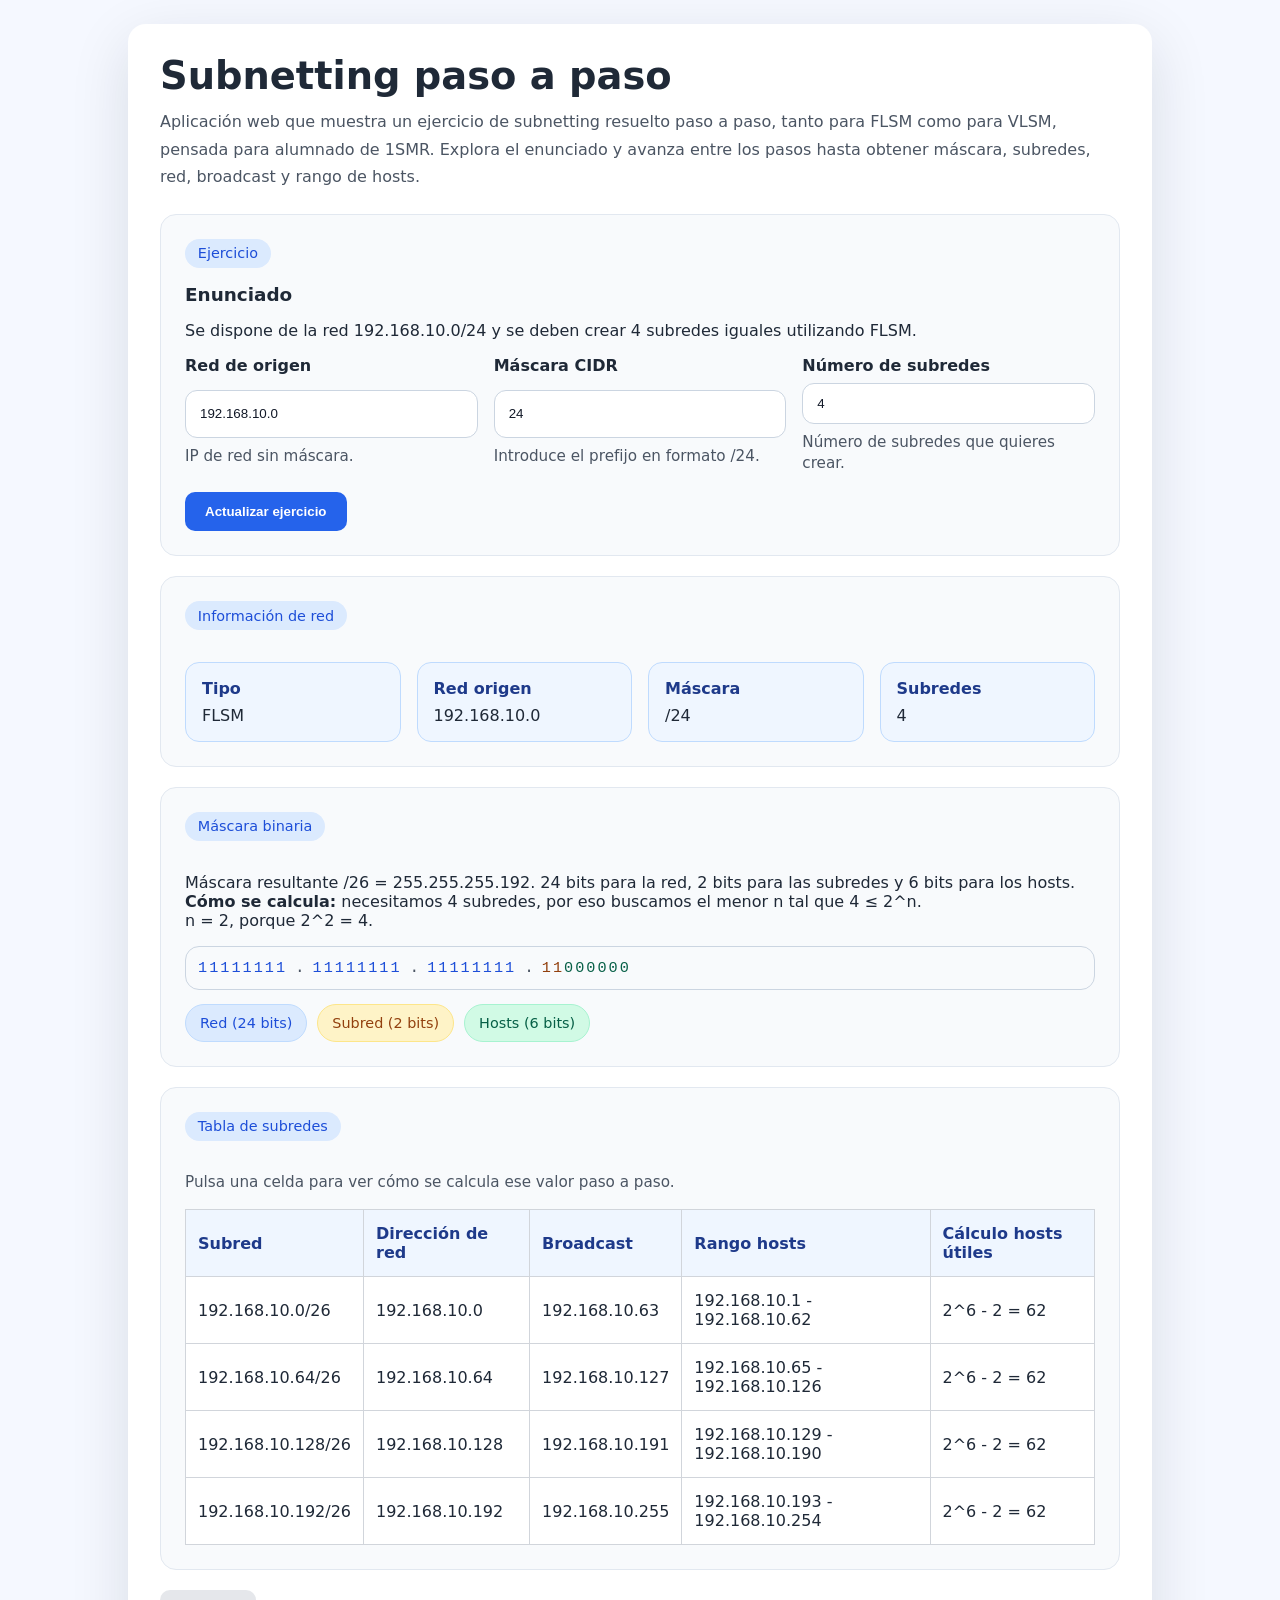
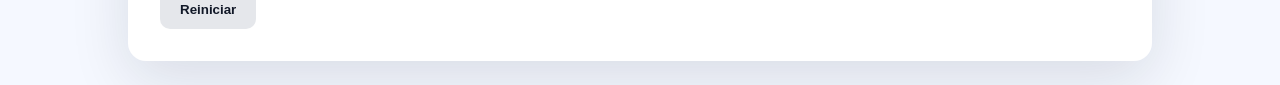
==== index.html @ 31db4605 "direccion de red fin" ====
<!DOCTYPE html>
<html lang="es">
<head>
  <meta charset="UTF-8" />
  <meta name="viewport" content="width=device-width, initial-scale=1.0" />
  <title>Subnetting paso a paso</title>
  <link rel="stylesheet" href="style.css" />
</head>
<body>
  <div class="container">
    <h1>Subnetting paso a paso</h1>
    <p class="subtitle">Aplicación web que muestra un ejercicio de subnetting resuelto paso a paso, tanto para FLSM como para VLSM, pensada para alumnado de 1SMR. Explora el enunciado y avanza entre los pasos hasta obtener máscara, subredes, red, broadcast y rango de hosts.</p>

    <div class="card">
      <div class="badge">Ejercicio</div>
      <h2>Enunciado</h2>
      <p id="exerciseEnunciado">Introduce la red de origen, la máscara y el número de subredes. Pulsa una celda en la tabla para ver la solución y el cálculo asociado.</p>
      <div class="form-grid">
        <div class="field-group">
          <label for="networkInput"><strong>Red de origen</strong></label>
          <input id="networkInput" type="text" value="192.168.10.0" placeholder="Ej: 192.168.10.0" />
          <span class="hint">IP de red sin máscara.</span>
        </div>
        <div class="field-group">
          <label for="prefixInput"><strong>Máscara CIDR</strong></label>
          <input id="prefixInput" type="number" min="1" max="30" value="24" />
          <span class="hint">Introduce el prefijo en formato /24.</span>
        </div>
        <div class="field-group">
          <label for="subnetsInput"><strong>Número de subredes</strong></label>
          <input id="subnetsInput" type="number" min="1" value="4" />
          <span class="hint">Número de subredes que quieres crear.</span>
        </div>
      </div>
      <button id="applyExercise" class="primary" type="button" style="margin-top: 18px;">Actualizar ejercicio</button>
    </div>

    <div class="card">
      <div class="badge">Información de red</div>
      <div class="info-grid" id="step-info">
        <div class="info-card">
          <strong>Tipo</strong>
          <span id="info-type">FLSM</span>
        </div>
        <div class="info-card">
          <strong>Red origen</strong>
          <span id="info-network">192.168.10.0</span>
        </div>
        <div class="info-card">
          <strong>Máscara</strong>
          <span id="info-mask">/24</span>
        </div>
        <div class="info-card">
          <strong>Subredes</strong>
          <span id="info-subnets">4</span>
        </div>
      </div>
    </div>

    <div class="card">
      <div class="badge">Máscara binaria</div>
      <p id="maskExplanation">Aquí se muestra la máscara en bits, diferenciando los bits de red, subred y host.</p>
      <div class="mask-bits" id="maskBits"></div>
      <div class="mask-legend">
        <span class="mask-legend-item network">Red</span>
        <span class="mask-legend-item subnet">Subred</span>
        <span class="mask-legend-item host">Hosts</span>
      </div>
    </div>

    <div class="card">
      <div class="badge">Tabla de subredes</div>
      <p class="hint">Pulsa una celda para ver cómo se calcula ese valor paso a paso.</p>
      <div class="table-wrapper">
        <table class="subnet-table">
          <thead>
            <tr>
              <th>Subred</th>
              <th>Dirección de red</th>
              <th>Broadcast</th>
              <th>Rango hosts</th>
              <th>Cálculo hosts útiles</th>
            </tr>
          </thead>
          <tbody id="subnetTableBody"></tbody>
        </table>
      </div>
      <div class="cell-explanation" id="cellExplanation" hidden>
        <h3 id="cellExplanationTitle">Explicación</h3>
        <ol id="cellExplanationList"></ol>
      </div>
    </div>

    <div class="controls">
      <button class="secondary" id="resetBtn" type="button">Reiniciar</button>
    </div>
  </div>

  <script src="script.js" defer></script>
</body>
</html>
---- style.css ----
body {
  margin: 0;
  font-family: Inter, system-ui, sans-serif;
  background: #f5f8ff;
  color: #1f2937;
  display: flex;
  justify-content: center;
  padding: 24px;
}

.container {
  width: min(100%, 960px);
  background: #fff;
  border-radius: 18px;
  box-shadow: 0 18px 60px rgba(15, 23, 42, 0.12);
  padding: 32px;
}

h1 {
  margin: 0 0 12px;
  font-size: clamp(2rem, 3vw, 3rem);
  line-height: 1.05;
}

.subtitle {
  margin: 0 0 24px;
  color: #4b5563;
  line-height: 1.7;
}

.card {
  background: #f8fafc;
  border: 1px solid #e2e8f0;
  border-radius: 16px;
  padding: 24px;
  margin-bottom: 20px;
}

.card h2 {
  margin-top: 0;
  font-size: 1.15rem;
}

.step-list {
  list-style: none;
  padding: 0;
  margin: 0;
  display: grid;
  gap: 12px;
}

.step-card {
  border-radius: 12px;
  padding: 16px;
  background: #ffffff;
  border: 1px solid #d1d5db;
}

.step-card strong {
  display: block;
  margin-bottom: 8px;
  color: #111827;
}

.controls {
  display: flex;
  gap: 12px;
  flex-wrap: wrap;
  margin-top: 20px;
}

button {
  border: none;
  cursor: pointer;
  border-radius: 10px;
  padding: 12px 20px;
  font-weight: 600;
  transition: transform 0.15s ease, background-color 0.15s ease;
}

button:hover {
  transform: translateY(-1px);
}

button:disabled {
  opacity: 0.55;
  cursor: not-allowed;
}

.primary {
  background: #2563eb;
  color: white;
}

.secondary {
  background: #e5e7eb;
  color: #111827;
}

.badge {
  display: inline-flex;
  padding: 0.4rem 0.8rem;
  border-radius: 999px;
  background: #dbeafe;
  color: #1d4ed8;
  font-size: 0.9rem;
  margin-bottom: 16px;
}

.info-grid {
  display: grid;
  gap: 16px;
  grid-template-columns: repeat(auto-fit, minmax(180px, 1fr));
  margin-top: 16px;
}

.info-card {
  background: #eff6ff;
  border-radius: 14px;
  padding: 16px;
  border: 1px solid #bfdbfe;
}

.mask-bits {
  display: flex;
  flex-wrap: wrap;
  align-items: center;
  gap: 0;
  padding: 12px;
  border: 1px solid #cbd5e1;
  border-radius: 14px;
  background: #f8fafc;
  margin-top: 12px;
}

.mask-bit {
  display: inline-block;
  font-family: ui-monospace, SFMono-Regular, Menlo, Monaco, Consolas, 'Liberation Mono', 'Courier New', monospace;
  font-size: 0.95rem;
  margin-right: 2px;
  color: #111827;
}

.mask-separator {
  display: inline-block;
  margin: 0 8px;
  color: #4b5563;
  font-family: ui-monospace, SFMono-Regular, Menlo, Monaco, Consolas, 'Liberation Mono', 'Courier New', monospace;
}

.mask-bit.network {
  color: #1d4ed8;
}

.mask-bit.subnet {
  color: #92400e;
}

.mask-bit.host {
  color: #065f46;
}

.mask-legend {
  display: flex;
  gap: 10px;
  flex-wrap: wrap;
  margin-top: 14px;
}

.mask-legend-item {
  display: inline-flex;
  align-items: center;
  gap: 8px;
  padding: 10px 14px;
  border-radius: 999px;
  font-size: 0.9rem;
  border: 1px solid transparent;
}

.mask-legend-item.network {
  background: #dbeafe;
  border-color: #bfdbfe;
  color: #1d4ed8;
}

.mask-legend-item.subnet {
  background: #fef3c7;
  border-color: #fde68a;
  color: #92400e;
}

.mask-legend-item.host {
  background: #d1fae5;
  border-color: #a7f3d0;
  color: #065f46;
}

.table-wrapper {
  overflow-x: auto;
  margin-top: 16px;
}

.subnet-table {
  width: 100%;
  border-collapse: collapse;
  min-width: 720px;
}

.subnet-table th,
.subnet-table td {
  border: 1px solid #d1d5db;
  padding: 14px 12px;
  text-align: left;
  vertical-align: middle;
}

.subnet-table th {
  background: #eff6ff;
  color: #1e3a8a;
  font-weight: 700;
}

.subnet-table td {
  background: #ffffff;
  cursor: pointer;
  transition: background-color 0.15s ease;
}

.subnet-table td:hover {
  background: #e0f2fe;
}

.subnet-table tr.selected td {
  background: #dbeafe;
}

.cell-explanation {
  background: #ffffff;
  border: 1px solid #d1d5db;
  border-radius: 14px;
  padding: 18px;
  margin-top: 18px;
}

.cell-explanation h3 {
  margin: 0 0 12px;
  font-size: 1.05rem;
}

.cell-explanation ol {
  margin: 0;
  padding-left: 18px;
  color: #334155;
}

.cell-explanation li {
  margin-bottom: 16px;
}

.binary-line-container {
  display: flex;
  flex-direction: column;
  gap: 6px;
  margin-top: 8px;
}

.binary-label {
  font-size: 0.95rem;
  color: #1f2937;
  font-weight: 600;
}

.binary-line {
  display: flex;
  flex-wrap: wrap;
  align-items: center;
  gap: 0;
  padding: 8px 10px;
  background: #f8fafc;
  border: 1px solid #e2e8f0;
  border-radius: 12px;
}

.binary-bit {
  font-family: ui-monospace, SFMono-Regular, Menlo, Monaco, Consolas, 'Liberation Mono', 'Courier New', monospace;
  font-size: 0.95rem;
  line-height: 1.35;
  width: auto;
  padding: 0 2px;
}

.binary-bit.network {
  color: #1d4ed8;
}

.binary-bit.subnet {
  color: #92400e;
}

.binary-bit.host {
  color: #065f46;
}

.binary-separator {
  display: inline-block;
  margin: 0 6px;
  color: #6b7280;
}

.operation-block {
  display: grid;
  grid-template-columns: 90px 1fr;
  gap: 10px;
  background: #f8fafc;
  border: 1px solid #d1d5db;
  padding: 12px;
  border-radius: 12px;
  overflow-x: auto;
}

.operation-row {
  grid-column: 1 / -1;
  display: grid;
  grid-template-columns: 90px 1fr;
  gap: 10px;
  align-items: center;
  min-width: max-content;
}

.operation-label {
  justify-self: end;
  font-family: ui-monospace, SFMono-Regular, Menlo, Monaco, Consolas, 'Liberation Mono', 'Courier New', monospace;
  font-weight: 700;
}

.operation-divider {
  grid-column: 2 / 3;
  justify-self: start;
  font-family: ui-monospace, SFMono-Regular, Menlo, Monaco, Consolas, 'Liberation Mono', 'Courier New', monospace;
  color: #334155;
}

.form-grid {
  display: grid;
  gap: 16px;
  grid-template-columns: repeat(auto-fit, minmax(200px, 1fr));
  margin-top: 16px;
}

.field-group {
  display: grid;
  gap: 8px;
}

input[type='text'], input[type='number'], select {
  width: 100%;
  box-sizing: border-box;
  border: 1px solid #cbd5e1;
  border-radius: 12px;
  padding: 12px 14px;
  background: white;
  color: #111827;
}

.hint {
  color: #4b5563;
  font-size: 0.95rem;
  line-height: 1.4;
}

.info-card strong {
  display: block;
  margin-bottom: 8px;
  color: #1e3a8a;
}
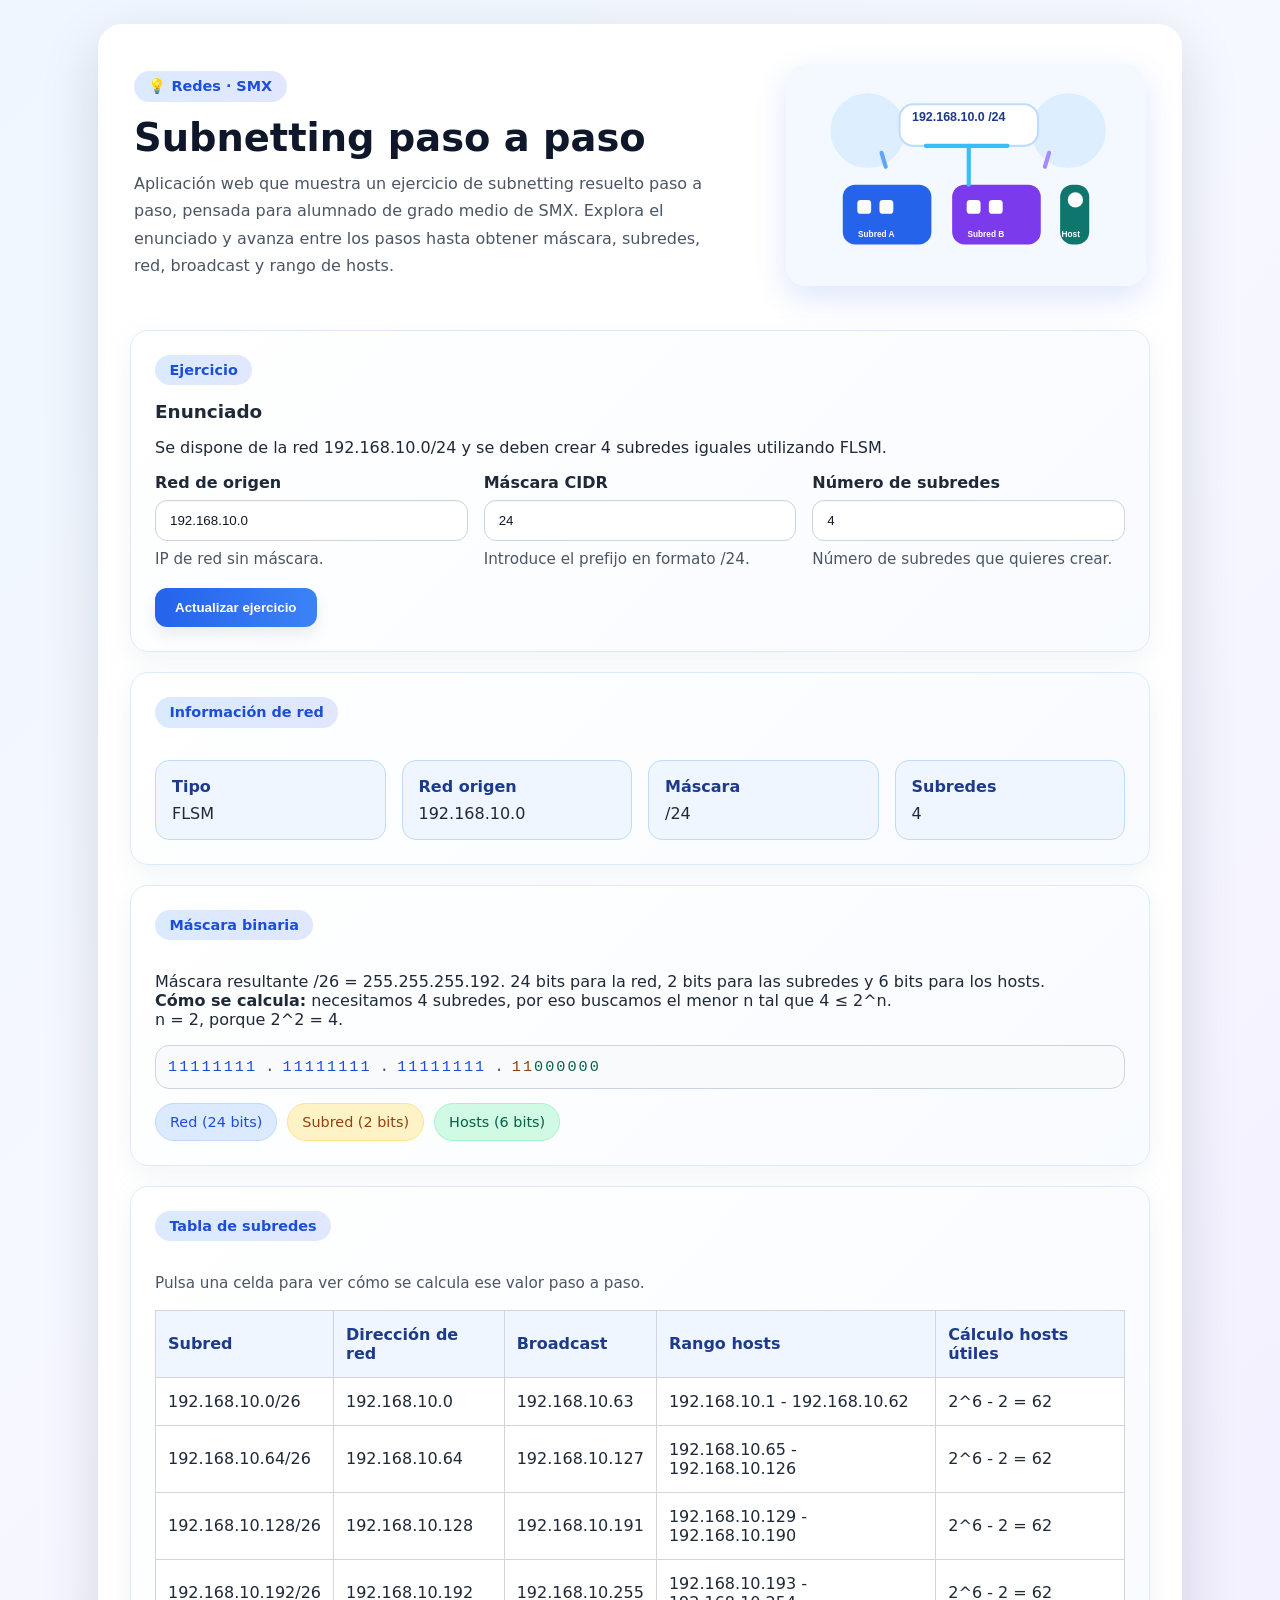
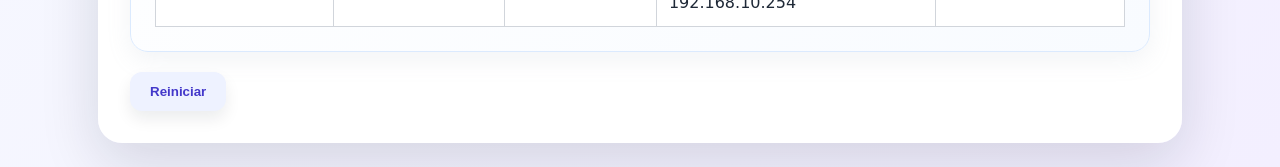
==== commit e6306727: "style: mejorar interfaz visual para subnetting" ====
--- a/index.html
+++ b/index.html
@@ -8,8 +8,16 @@
 </head>
 <body>
   <div class="container">
-    <h1>Subnetting paso a paso</h1>
-    <p class="subtitle">Aplicación web que muestra un ejercicio de subnetting resuelto paso a paso, tanto para FLSM como para VLSM, pensada para alumnado de 1SMR. Explora el enunciado y avanza entre los pasos hasta obtener máscara, subredes, red, broadcast y rango de hosts.</p>
+    <header class="hero">
+      <div class="hero-copy">
+        <div class="badge">💡 Redes · SMX</div>
+        <h1>Subnetting paso a paso</h1>
+        <p class="subtitle">Aplicación web que muestra un ejercicio de subnetting resuelto paso a paso, pensada para alumnado de grado medio de SMX. Explora el enunciado y avanza entre los pasos hasta obtener máscara, subredes, red, broadcast y rango de hosts.</p>
+      </div>
+      <div class="hero-visual">
+        <img src="assets/network-illustration.svg" alt="Ilustración de redes y subnetting" />
+      </div>
+    </header>
 
     <div class="card">
       <div class="badge">Ejercicio</div>
--- a/style.css
+++ b/style.css
@@ -1,7 +1,7 @@
 body {
   margin: 0;
   font-family: Inter, system-ui, sans-serif;
-  background: #f5f8ff;
+  background: linear-gradient(135deg, #eef6ff 0%, #f6f8ff 45%, #f3efff 100%);
   color: #1f2937;
   display: flex;
   justify-content: center;
@@ -9,31 +9,53 @@
 }
 
 .container {
-  width: min(100%, 960px);
-  background: #fff;
-  border-radius: 18px;
-  box-shadow: 0 18px 60px rgba(15, 23, 42, 0.12);
+  width: min(100%, 1020px);
+  background: rgba(255, 255, 255, 0.95);
+  border-radius: 24px;
+  box-shadow: 0 20px 60px rgba(15, 23, 42, 0.14);
   padding: 32px;
-}
-
-h1 {
+  backdrop-filter: blur(8px);
+}
+
+.hero {
+  display: grid;
+  grid-template-columns: 1.2fr 0.8fr;
+  gap: 24px;
+  align-items: center;
+  margin-bottom: 24px;
+  padding: 8px 4px 20px;
+}
+
+.hero-copy h1 {
   margin: 0 0 12px;
   font-size: clamp(2rem, 3vw, 3rem);
   line-height: 1.05;
+  color: #0f172a;
+}
+
+.hero-visual img {
+  width: 100%;
+  max-width: 360px;
+  display: block;
+  margin-left: auto;
+  border-radius: 20px;
+  box-shadow: 0 12px 32px rgba(37, 99, 235, 0.16);
 }
 
 .subtitle {
-  margin: 0 0 24px;
+  margin: 0;
   color: #4b5563;
   line-height: 1.7;
+  font-size: 1rem;
 }
 
 .card {
-  background: #f8fafc;
-  border: 1px solid #e2e8f0;
-  border-radius: 16px;
+  background: linear-gradient(135deg, #ffffff 0%, #f8fbff 100%);
+  border: 1px solid #dbeafe;
+  border-radius: 18px;
   padding: 24px;
   margin-bottom: 20px;
+  box-shadow: 0 8px 24px rgba(148, 163, 184, 0.12);
 }
 
 .card h2 {
@@ -72,10 +94,11 @@
 button {
   border: none;
   cursor: pointer;
-  border-radius: 10px;
+  border-radius: 12px;
   padding: 12px 20px;
-  font-weight: 600;
-  transition: transform 0.15s ease, background-color 0.15s ease;
+  font-weight: 700;
+  transition: transform 0.15s ease, box-shadow 0.15s ease, background-color 0.15s ease;
+  box-shadow: 0 8px 16px rgba(15, 23, 42, 0.08);
 }
 
 button:hover {
@@ -88,23 +111,24 @@
 }
 
 .primary {
-  background: #2563eb;
+  background: linear-gradient(90deg, #2563eb, #3b82f6);
   color: white;
 }
 
 .secondary {
-  background: #e5e7eb;
-  color: #111827;
+  background: #eef2ff;
+  color: #4338ca;
 }
 
 .badge {
   display: inline-flex;
-  padding: 0.4rem 0.8rem;
+  padding: 0.45rem 0.9rem;
   border-radius: 999px;
-  background: #dbeafe;
+  background: linear-gradient(90deg, #dbeafe, #e0e7ff);
   color: #1d4ed8;
   font-size: 0.9rem;
   margin-bottom: 16px;
+  font-weight: 700;
 }
 
 .info-grid {
@@ -360,6 +384,7 @@
   padding: 12px 14px;
   background: white;
   color: #111827;
+  box-shadow: inset 0 1px 2px rgba(15, 23, 42, 0.04);
 }
 
 .hint {
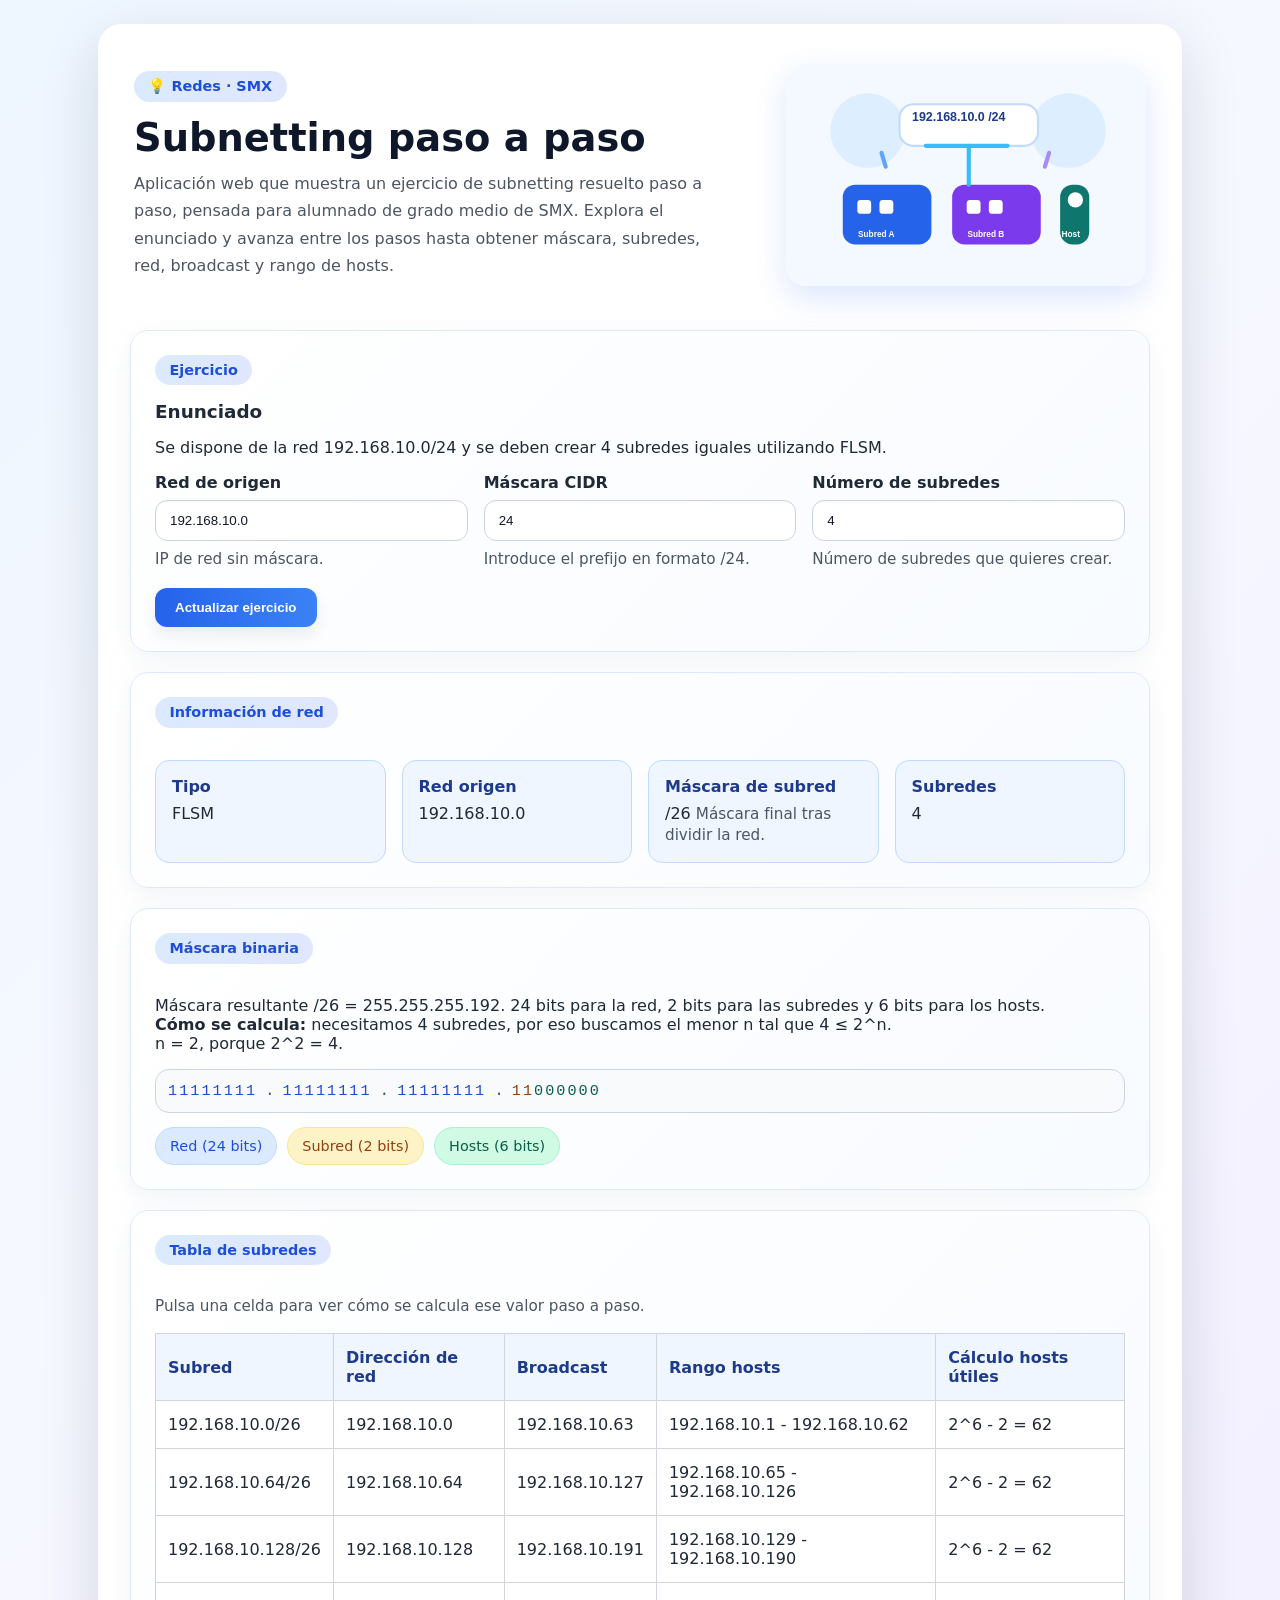
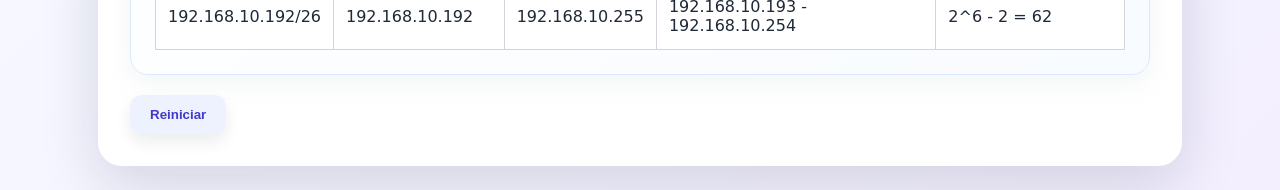
==== commit e17563ea: "modificado valor mascara de red que no se estaba mostrando correctamente en la interfaz de usuario" ====
--- a/index.html
+++ b/index.html
@@ -55,8 +55,9 @@
           <span id="info-network">192.168.10.0</span>
         </div>
         <div class="info-card">
-          <strong>Máscara</strong>
+          <strong>Máscara de subred</strong>
           <span id="info-mask">/24</span>
+          <span class="hint">Máscara final tras dividir la red.</span>
         </div>
         <div class="info-card">
           <strong>Subredes</strong>
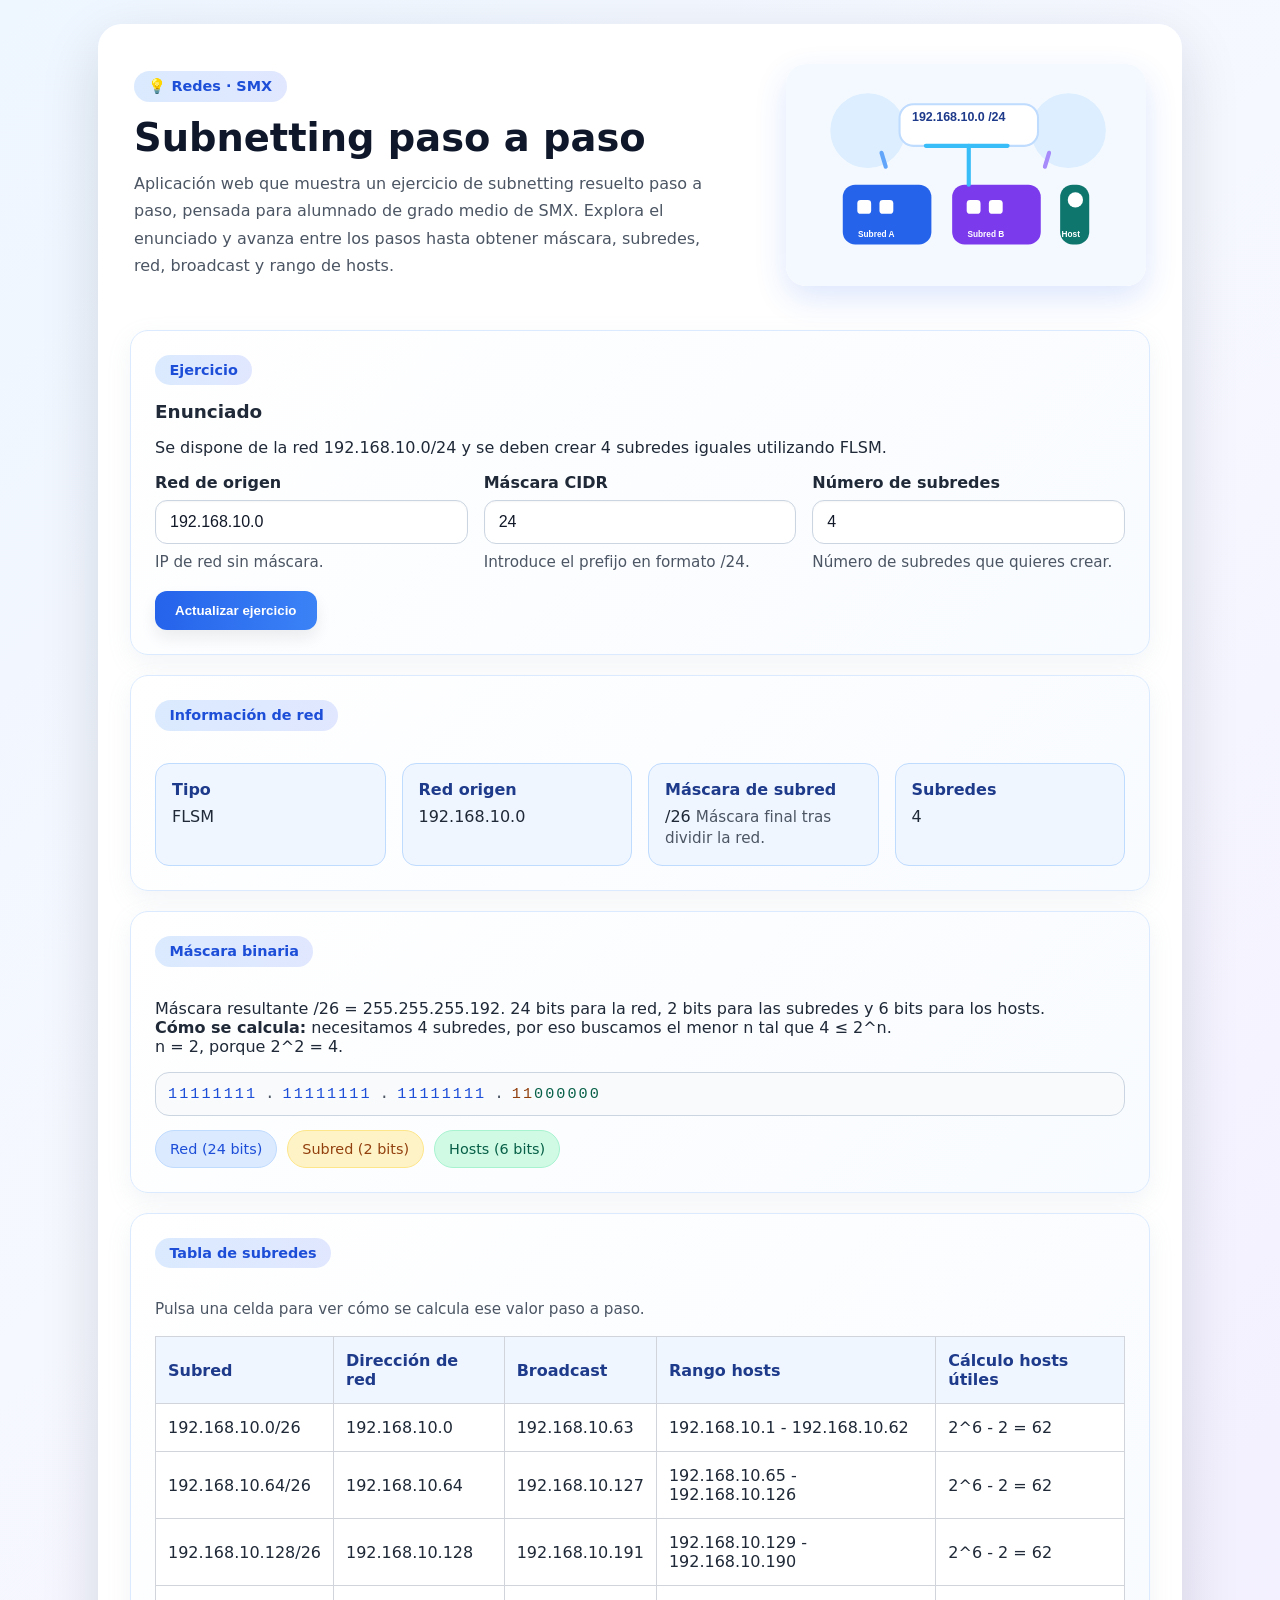
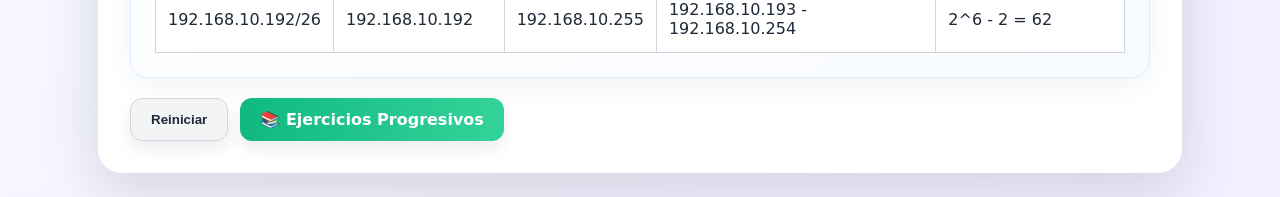
==== commit 2f43bd8b: "Añadiendo ejercicios de JavaScript y HTML para mejorar la interactividad de la página web. Se han cr" ====
--- a/index.html
+++ b/index.html
@@ -8,6 +8,7 @@
 </head>
 <body>
   <div class="container">
+    <!-- Encabezado principal con introducción visual -->
     <header class="hero">
       <div class="hero-copy">
         <div class="badge">💡 Redes · SMX</div>
@@ -18,6 +19,8 @@
         <img src="assets/network-illustration.svg" alt="Ilustración de redes y subnetting" />
       </div>
     </header>
+
+    <!-- Sección del ejercicio inicial -->
 
     <div class="card">
       <div class="badge">Ejercicio</div>
@@ -43,6 +46,7 @@
       <button id="applyExercise" class="primary" type="button" style="margin-top: 18px;">Actualizar ejercicio</button>
     </div>
 
+    <!-- Resumen de la red y la máscara resultante -->
     <div class="card">
       <div class="badge">Información de red</div>
       <div class="info-grid" id="step-info">
@@ -66,6 +70,7 @@
       </div>
     </div>
 
+    <!-- Visualización de la máscara en formato binario -->
     <div class="card">
       <div class="badge">Máscara binaria</div>
       <p id="maskExplanation">Aquí se muestra la máscara en bits, diferenciando los bits de red, subred y host.</p>
@@ -77,6 +82,7 @@
       </div>
     </div>
 
+    <!-- Tabla con los datos de cada subred -->
     <div class="card">
       <div class="badge">Tabla de subredes</div>
       <p class="hint">Pulsa una celda para ver cómo se calcula ese valor paso a paso.</p>
@@ -102,6 +108,7 @@
 
     <div class="controls">
       <button class="secondary" id="resetBtn" type="button">Reiniciar</button>
+      <a href="exercises.html" class="button primary" style="text-decoration: none; display: inline-flex; align-items: center; justify-content: center; padding: 12px 20px; border-radius: 12px; font-weight: 700; background: linear-gradient(90deg, #10b981, #34d399); color: white; cursor: pointer; border: none; box-shadow: 0 8px 16px rgba(15, 23, 42, 0.08); transition: transform 0.15s ease, box-shadow 0.15s ease;">📚 Ejercicios Progresivos</a>
     </div>
   </div>
 
--- a/style.css
+++ b/style.css
@@ -1,3 +1,4 @@
+/* Estilos generales de la página */
 body {
   margin: 0;
   font-family: Inter, system-ui, sans-serif;
@@ -17,6 +18,7 @@
   backdrop-filter: blur(8px);
 }
 
+/* Encabezado con imagen y texto introductorio */
 .hero {
   display: grid;
   grid-template-columns: 1.2fr 0.8fr;
@@ -49,6 +51,7 @@
   font-size: 1rem;
 }
 
+/* Tarjetas de contenido */
 .card {
   background: linear-gradient(135deg, #ffffff 0%, #f8fbff 100%);
   border: 1px solid #dbeafe;
@@ -61,6 +64,13 @@
 .card h2 {
   margin-top: 0;
   font-size: 1.15rem;
+}
+
+.card h3 {
+  margin-bottom: 12px;
+  font-size: 1rem;
+  color: #1f2937;
+  font-weight: 600;
 }
 
 .step-list {
@@ -131,6 +141,7 @@
   font-weight: 700;
 }
 
+/* Cuadricula de información de red */
 .info-grid {
   display: grid;
   gap: 16px;
@@ -145,6 +156,7 @@
   border: 1px solid #bfdbfe;
 }
 
+/* Representación visual de la máscara en bits */
 .mask-bits {
   display: flex;
   flex-wrap: wrap;
@@ -219,6 +231,7 @@
   color: #065f46;
 }
 
+/* Tabla de subredes con scroll horizontal en pantallas pequeñas */
 .table-wrapper {
   overflow-x: auto;
   margin-top: 16px;
@@ -364,6 +377,7 @@
   color: #334155;
 }
 
+/* Formulario del ejercicio */
 .form-grid {
   display: grid;
   gap: 16px;
@@ -385,6 +399,13 @@
   background: white;
   color: #111827;
   box-shadow: inset 0 1px 2px rgba(15, 23, 42, 0.04);
+  font-size: 1rem;
+}
+
+input[type='text']:focus, input[type='number']:focus, select:focus {
+  outline: none;
+  border-color: #3b82f6;
+  box-shadow: inset 0 1px 2px rgba(15, 23, 42, 0.04), 0 0 0 3px rgba(59, 130, 246, 0.1);
 }
 
 .hint {
@@ -398,3 +419,291 @@
   margin-bottom: 8px;
   color: #1e3a8a;
 }
+
+/* Ajustes responsive para tablets y móviles */
+@media (max-width: 900px) {
+  .hero {
+    grid-template-columns: 1fr;
+    text-align: center;
+  }
+
+  .hero-visual img {
+    margin: 0 auto;
+  }
+}
+
+@media (max-width: 780px) {
+  body {
+    padding: 12px;
+  }
+
+  .container {
+    padding: 20px;
+  }
+
+  .card {
+    padding: 18px;
+  }
+
+  .form-grid {
+    grid-template-columns: 1fr;
+  }
+
+  .controls {
+    flex-direction: column;
+  }
+
+  button {
+    width: 100%;
+  }
+}
+
+@media (max-width: 560px) {
+  .container {
+    padding: 16px;
+    border-radius: 16px;
+  }
+
+  .hero-copy h1 {
+    font-size: 1.7rem;
+  }
+
+  .subtitle {
+    font-size: 0.95rem;
+  }
+
+  .info-grid {
+    grid-template-columns: 1fr;
+  }
+
+  .mask-legend {
+    flex-direction: column;
+    align-items: stretch;
+  }
+
+  .mask-legend-item {
+    justify-content: center;
+  }
+
+  .subnet-table {
+    min-width: 620px;
+  }
+
+  .operation-block {
+    grid-template-columns: 70px 1fr;
+  }
+
+  .operation-row {
+    grid-template-columns: 70px 1fr;
+  }
+}
+
+/* ============================================
+   ESTILOS PARA EJERCICIOS PROGRESIVOS
+   ============================================ */
+
+/* Barra de progreso */
+.progress-container {
+  margin-top: 16px;
+}
+
+.progress-bar {
+  width: 100%;
+  height: 12px;
+  background: #e5e7eb;
+  border-radius: 999px;
+  overflow: hidden;
+  box-shadow: inset 0 2px 4px rgba(0, 0, 0, 0.05);
+}
+
+.progress-fill {
+  height: 100%;
+  background: linear-gradient(90deg, #2563eb, #3b82f6);
+  border-radius: 999px;
+  width: 0%;
+  transition: width 0.3s ease;
+  box-shadow: 0 0 10px rgba(37, 99, 235, 0.4);
+}
+
+.progress-text {
+  margin-top: 8px;
+  font-size: 0.95rem;
+  color: #1f2937;
+  font-weight: 600;
+}
+
+/* Mensajes de retroalimentación */
+.feedback-hidden {
+  display: none !important;
+}
+
+.feedback-error {
+  display: block;
+  background: #fee2e2;
+  border: 1px solid #fca5a5;
+  color: #991b1b;
+  padding: 14px 16px;
+  border-radius: 12px;
+  margin-top: 16px;
+  font-weight: 500;
+  animation: slideIn 0.3s ease;
+}
+
+.feedback-success {
+  display: block;
+  background: #dcfce7;
+  border: 1px solid #86efac;
+  color: #166534;
+  padding: 14px 16px;
+  border-radius: 12px;
+  margin-top: 16px;
+  font-weight: 500;
+  animation: slideIn 0.3s ease;
+}
+
+@keyframes slideIn {
+  from {
+    opacity: 0;
+    transform: translateY(-8px);
+  }
+  to {
+    opacity: 1;
+    transform: translateY(0);
+  }
+}
+
+/* Tarjetas especiales */
+.hidden {
+  display: none !important;
+}
+
+.hint-card,
+.success-card,
+.final-card {
+  border-left: 4px solid #2563eb;
+  animation: slideIn 0.3s ease;
+}
+
+.hint-card {
+  background: #dbeafe;
+  border-left-color: #3b82f6;
+}
+
+.hint-card .badge {
+  background: #bfdbfe;
+  color: #1e40af;
+}
+
+.hint-card p {
+  color: #1e3a8a;
+  line-height: 1.6;
+}
+
+.success-card {
+  background: #dcfce7;
+  border-left-color: #16a34a;
+}
+
+.success-card .badge {
+  background: #bbf7d0;
+  color: #166534;
+}
+
+.success-card p {
+  color: #166534;
+  line-height: 1.6;
+}
+
+.success-card strong {
+  color: #15803d;
+}
+
+.final-card {
+  background: #fef3c7;
+  border-left-color: #f59e0b;
+}
+
+.final-card h2 {
+  color: #b45309;
+  margin-top: 8px;
+}
+
+.final-card .badge {
+  background: #fde68a;
+  color: #92400e;
+}
+
+.final-card p {
+  color: #92400e;
+  line-height: 1.6;
+}
+
+/* Grupo de botones */
+.button-group {
+  display: flex;
+  gap: 12px;
+  flex-wrap: wrap;
+  margin-top: 16px;
+}
+
+.button-group button {
+  flex: 1;
+  min-width: 140px;
+}
+
+.secondary {
+  background: #f3f4f6;
+  color: #1f2937;
+  border: 1px solid #d1d5db;
+}
+
+.secondary:hover {
+  background: #e5e7eb;
+}
+
+/* Secciones colapsables */
+.info-section,
+.table-section {
+  animation: slideIn 0.3s ease;
+}
+
+/* Enlace a página principal */
+.link-button {
+  display: inline-block;
+  color: #2563eb;
+  text-decoration: none;
+  font-weight: 600;
+  padding: 8px 12px;
+  border-radius: 8px;
+  transition: background-color 0.2s ease;
+}
+
+.link-button:hover {
+  background-color: #dbeafe;
+}
+
+/* Descripción del ejercicio */
+.exercise-description {
+  line-height: 1.6;
+  color: #4b5563;
+  font-size: 1rem;
+}
+
+.exercise-description strong {
+  color: #1f2937;
+}
+
+/* Responsive para ejercicios */
+@media (max-width: 780px) {
+  .button-group {
+    flex-direction: column;
+  }
+
+  .button-group button {
+    width: 100%;
+  }
+
+  .progress-bar {
+    height: 10px;
+  }
+}
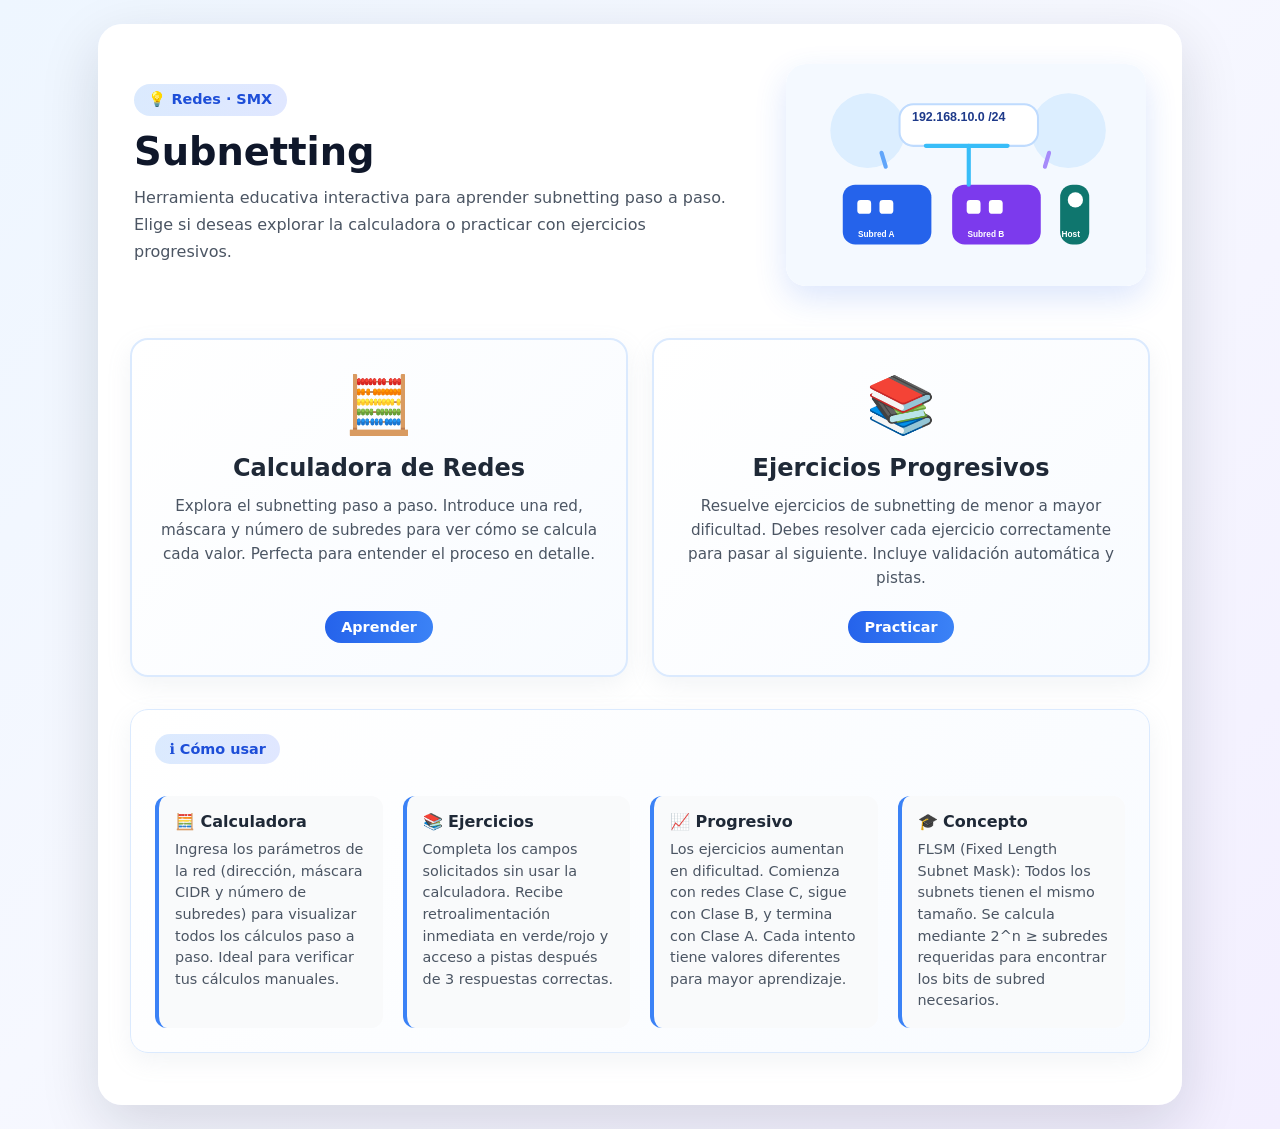
==== commit 7c49ad50: "añadida pagina inicial que apunta a calculadora y a ejercicios" ====
--- a/index.html
+++ b/index.html
@@ -3,115 +3,176 @@
 <head>
   <meta charset="UTF-8" />
   <meta name="viewport" content="width=device-width, initial-scale=1.0" />
-  <title>Subnetting paso a paso</title>
+  <title>Subnetting - SMX</title>
   <link rel="stylesheet" href="style.css" />
 </head>
 <body>
   <div class="container">
-    <!-- Encabezado principal con introducción visual -->
+    <!-- Encabezado principal -->
     <header class="hero">
       <div class="hero-copy">
         <div class="badge">💡 Redes · SMX</div>
-        <h1>Subnetting paso a paso</h1>
-        <p class="subtitle">Aplicación web que muestra un ejercicio de subnetting resuelto paso a paso, pensada para alumnado de grado medio de SMX. Explora el enunciado y avanza entre los pasos hasta obtener máscara, subredes, red, broadcast y rango de hosts.</p>
+        <h1>Subnetting</h1>
+        <p class="subtitle">Herramienta educativa interactiva para aprender subnetting paso a paso. Elige si deseas explorar la calculadora o practicar con ejercicios progresivos.</p>
       </div>
       <div class="hero-visual">
         <img src="assets/network-illustration.svg" alt="Ilustración de redes y subnetting" />
       </div>
     </header>
 
-    <!-- Sección del ejercicio inicial -->
+    <!-- Opciones principales -->
+    <div class="home-grid">
+      <!-- Opción: Calculadora -->
+      <a href="calculadora.html" class="home-card">
+        <div class="home-card-icon">🧮</div>
+        <h2>Calculadora de Redes</h2>
+        <p>Explora el subnetting paso a paso. Introduce una red, máscara y número de subredes para ver cómo se calcula cada valor. Perfecta para entender el proceso en detalle.</p>
+        <div class="home-card-footer">
+          <span class="home-card-badge">Aprender</span>
+        </div>
+      </a>
 
-    <div class="card">
-      <div class="badge">Ejercicio</div>
-      <h2>Enunciado</h2>
-      <p id="exerciseEnunciado">Introduce la red de origen, la máscara y el número de subredes. Pulsa una celda en la tabla para ver la solución y el cálculo asociado.</p>
-      <div class="form-grid">
-        <div class="field-group">
-          <label for="networkInput"><strong>Red de origen</strong></label>
-          <input id="networkInput" type="text" value="192.168.10.0" placeholder="Ej: 192.168.10.0" />
-          <span class="hint">IP de red sin máscara.</span>
+      <!-- Opción: Ejercicios -->
+      <a href="exercises.html" class="home-card">
+        <div class="home-card-icon">📚</div>
+        <h2>Ejercicios Progresivos</h2>
+        <p>Resuelve ejercicios de subnetting de menor a mayor dificultad. Debes resolver cada ejercicio correctamente para pasar al siguiente. Incluye validación automática y pistas.</p>
+        <div class="home-card-footer">
+          <span class="home-card-badge">Practicar</span>
         </div>
-        <div class="field-group">
-          <label for="prefixInput"><strong>Máscara CIDR</strong></label>
-          <input id="prefixInput" type="number" min="1" max="30" value="24" />
-          <span class="hint">Introduce el prefijo en formato /24.</span>
-        </div>
-        <div class="field-group">
-          <label for="subnetsInput"><strong>Número de subredes</strong></label>
-          <input id="subnetsInput" type="number" min="1" value="4" />
-          <span class="hint">Número de subredes que quieres crear.</span>
-        </div>
-      </div>
-      <button id="applyExercise" class="primary" type="button" style="margin-top: 18px;">Actualizar ejercicio</button>
+      </a>
     </div>
 
-    <!-- Resumen de la red y la máscara resultante -->
+    <!-- Información adicional -->
     <div class="card">
-      <div class="badge">Información de red</div>
-      <div class="info-grid" id="step-info">
-        <div class="info-card">
-          <strong>Tipo</strong>
-          <span id="info-type">FLSM</span>
+      <div class="badge">ℹ️ Cómo usar</div>
+      <div class="how-to-grid">
+        <div class="how-to-item">
+          <h3>🧮 Calculadora</h3>
+          <p>Ingresa los parámetros de la red (dirección, máscara CIDR y número de subredes) para visualizar todos los cálculos paso a paso. Ideal para verificar tus cálculos manuales.</p>
         </div>
-        <div class="info-card">
-          <strong>Red origen</strong>
-          <span id="info-network">192.168.10.0</span>
+        <div class="how-to-item">
+          <h3>📚 Ejercicios</h3>
+          <p>Completa los campos solicitados sin usar la calculadora. Recibe retroalimentación inmediata en verde/rojo y acceso a pistas después de 3 respuestas correctas.</p>
         </div>
-        <div class="info-card">
-          <strong>Máscara de subred</strong>
-          <span id="info-mask">/24</span>
-          <span class="hint">Máscara final tras dividir la red.</span>
+        <div class="how-to-item">
+          <h3>📈 Progresivo</h3>
+          <p>Los ejercicios aumentan en dificultad. Comienza con redes Clase C, sigue con Clase B, y termina con Clase A. Cada intento tiene valores diferentes para mayor aprendizaje.</p>
         </div>
-        <div class="info-card">
-          <strong>Subredes</strong>
-          <span id="info-subnets">4</span>
+        <div class="how-to-item">
+          <h3>🎓 Concepto</h3>
+          <p>FLSM (Fixed Length Subnet Mask): Todos los subnets tienen el mismo tamaño. Se calcula mediante 2^n ≥ subredes requeridas para encontrar los bits de subred necesarios.</p>
         </div>
       </div>
     </div>
-
-    <!-- Visualización de la máscara en formato binario -->
-    <div class="card">
-      <div class="badge">Máscara binaria</div>
-      <p id="maskExplanation">Aquí se muestra la máscara en bits, diferenciando los bits de red, subred y host.</p>
-      <div class="mask-bits" id="maskBits"></div>
-      <div class="mask-legend">
-        <span class="mask-legend-item network">Red</span>
-        <span class="mask-legend-item subnet">Subred</span>
-        <span class="mask-legend-item host">Hosts</span>
-      </div>
-    </div>
-
-    <!-- Tabla con los datos de cada subred -->
-    <div class="card">
-      <div class="badge">Tabla de subredes</div>
-      <p class="hint">Pulsa una celda para ver cómo se calcula ese valor paso a paso.</p>
-      <div class="table-wrapper">
-        <table class="subnet-table">
-          <thead>
-            <tr>
-              <th>Subred</th>
-              <th>Dirección de red</th>
-              <th>Broadcast</th>
-              <th>Rango hosts</th>
-              <th>Cálculo hosts útiles</th>
-            </tr>
-          </thead>
-          <tbody id="subnetTableBody"></tbody>
-        </table>
-      </div>
-      <div class="cell-explanation" id="cellExplanation" hidden>
-        <h3 id="cellExplanationTitle">Explicación</h3>
-        <ol id="cellExplanationList"></ol>
-      </div>
-    </div>
-
-    <div class="controls">
-      <button class="secondary" id="resetBtn" type="button">Reiniciar</button>
-      <a href="exercises.html" class="button primary" style="text-decoration: none; display: inline-flex; align-items: center; justify-content: center; padding: 12px 20px; border-radius: 12px; font-weight: 700; background: linear-gradient(90deg, #10b981, #34d399); color: white; cursor: pointer; border: none; box-shadow: 0 8px 16px rgba(15, 23, 42, 0.08); transition: transform 0.15s ease, box-shadow 0.15s ease;">📚 Ejercicios Progresivos</a>
-    </div>
   </div>
 
-  <script src="script.js" defer></script>
+  <style>
+    /* Estilos específicos para la página de inicio */
+    .home-grid {
+      display: grid;
+      grid-template-columns: repeat(auto-fit, minmax(300px, 1fr));
+      gap: 24px;
+      margin: 32px 0;
+    }
+
+    .home-card {
+      background: linear-gradient(135deg, #ffffff 0%, #f8fbff 100%);
+      border: 2px solid #dbeafe;
+      border-radius: 18px;
+      padding: 32px 24px;
+      text-decoration: none;
+      color: inherit;
+      display: flex;
+      flex-direction: column;
+      transition: all 0.3s ease;
+      box-shadow: 0 8px 24px rgba(148, 163, 184, 0.12);
+      cursor: pointer;
+    }
+
+    .home-card:hover {
+      transform: translateY(-8px);
+      border-color: #3b82f6;
+      box-shadow: 0 16px 40px rgba(59, 130, 246, 0.2);
+    }
+
+    .home-card-icon {
+      font-size: 3.5rem;
+      margin-bottom: 16px;
+      text-align: center;
+    }
+
+    .home-card h2 {
+      margin: 0 0 12px;
+      font-size: 1.5rem;
+      color: #1f2937;
+      text-align: center;
+    }
+
+    .home-card p {
+      margin: 0 0 auto;
+      color: #4b5563;
+      line-height: 1.6;
+      font-size: 0.95rem;
+      text-align: center;
+    }
+
+    .home-card-footer {
+      margin-top: 20px;
+      display: flex;
+      justify-content: center;
+    }
+
+    .home-card-badge {
+      display: inline-block;
+      padding: 8px 16px;
+      background: linear-gradient(90deg, #2563eb, #3b82f6);
+      color: white;
+      border-radius: 999px;
+      font-weight: 600;
+      font-size: 0.9rem;
+    }
+
+    .how-to-grid {
+      display: grid;
+      grid-template-columns: repeat(auto-fit, minmax(200px, 1fr));
+      gap: 20px;
+      margin-top: 16px;
+    }
+
+    .how-to-item {
+      padding: 16px;
+      background: #f9fafb;
+      border-radius: 12px;
+      border-left: 4px solid #3b82f6;
+    }
+
+    .how-to-item h3 {
+      margin: 0 0 8px;
+      font-size: 1rem;
+      color: #1f2937;
+    }
+
+    .how-to-item p {
+      margin: 0;
+      color: #4b5563;
+      font-size: 0.9rem;
+      line-height: 1.5;
+    }
+
+    @media (max-width: 900px) {
+      .home-grid {
+        grid-template-columns: 1fr;
+      }
+
+      .home-card {
+        padding: 24px 20px;
+      }
+
+      .how-to-grid {
+        grid-template-columns: 1fr;
+      }
+    }
+  </style>
 </body>
 </html>
--- a/style.css
+++ b/style.css
@@ -408,6 +408,29 @@
   box-shadow: inset 0 1px 2px rgba(15, 23, 42, 0.04), 0 0 0 3px rgba(59, 130, 246, 0.1);
 }
 
+/* Estilos de validación para inputs */
+input.valid {
+  border-color: #10b981;
+  background-color: #ecfdf5;
+  box-shadow: inset 0 1px 2px rgba(15, 23, 42, 0.04), 0 0 0 3px rgba(16, 185, 129, 0.1);
+}
+
+input.valid:focus {
+  border-color: #10b981;
+  box-shadow: inset 0 1px 2px rgba(15, 23, 42, 0.04), 0 0 0 3px rgba(16, 185, 129, 0.2);
+}
+
+input.invalid {
+  border-color: #ef4444;
+  background-color: #fef2f2;
+  box-shadow: inset 0 1px 2px rgba(15, 23, 42, 0.04), 0 0 0 3px rgba(239, 68, 68, 0.1);
+}
+
+input.invalid:focus {
+  border-color: #ef4444;
+  box-shadow: inset 0 1px 2px rgba(15, 23, 42, 0.04), 0 0 0 3px rgba(239, 68, 68, 0.2);
+}
+
 .hint {
   color: #4b5563;
   font-size: 0.95rem;
@@ -693,6 +716,19 @@
   color: #1f2937;
 }
 
+/* Requisito para la pista */
+.hint-requirement {
+  margin-top: 12px;
+  margin-bottom: 0;
+  padding: 12px 14px;
+  background: #fef3c7;
+  border-left: 4px solid #f59e0b;
+  border-radius: 8px;
+  color: #92400e;
+  font-size: 0.95rem;
+  line-height: 1.4;
+}
+
 /* Responsive para ejercicios */
 @media (max-width: 780px) {
   .button-group {
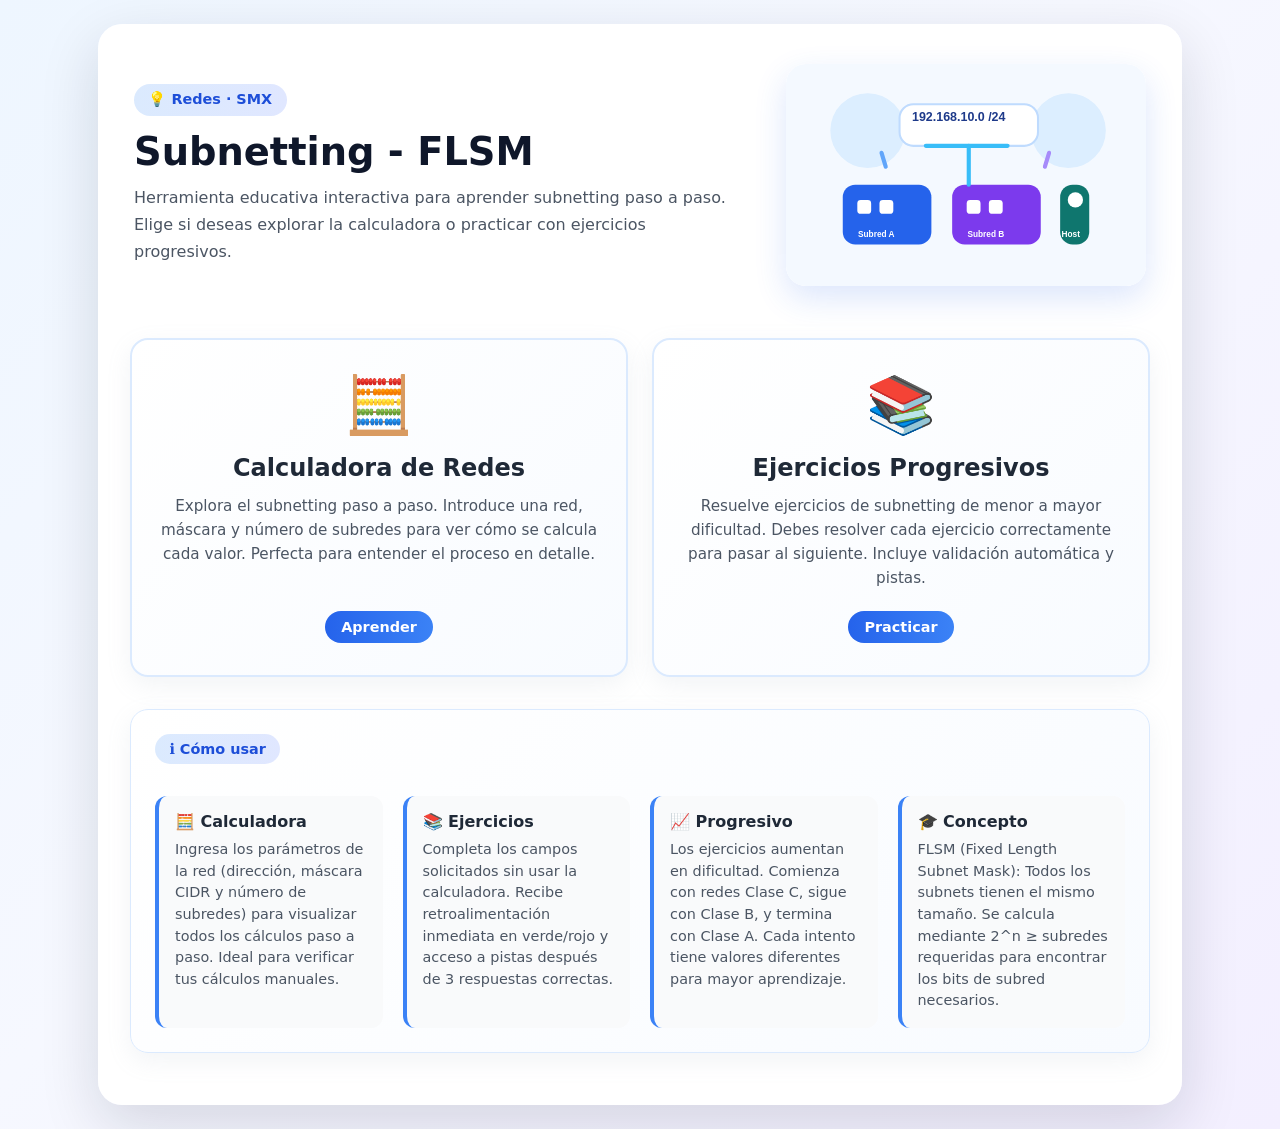
==== commit c4506131: "Cambio de título en la página principal de "Subnetting" a "Subnetting - FLSM" para reflejar mejor el" ====
--- a/index.html
+++ b/index.html
@@ -12,7 +12,7 @@
     <header class="hero">
       <div class="hero-copy">
         <div class="badge">💡 Redes · SMX</div>
-        <h1>Subnetting</h1>
+        <h1>Subnetting - FLSM</h1>
         <p class="subtitle">Herramienta educativa interactiva para aprender subnetting paso a paso. Elige si deseas explorar la calculadora o practicar con ejercicios progresivos.</p>
       </div>
       <div class="hero-visual">
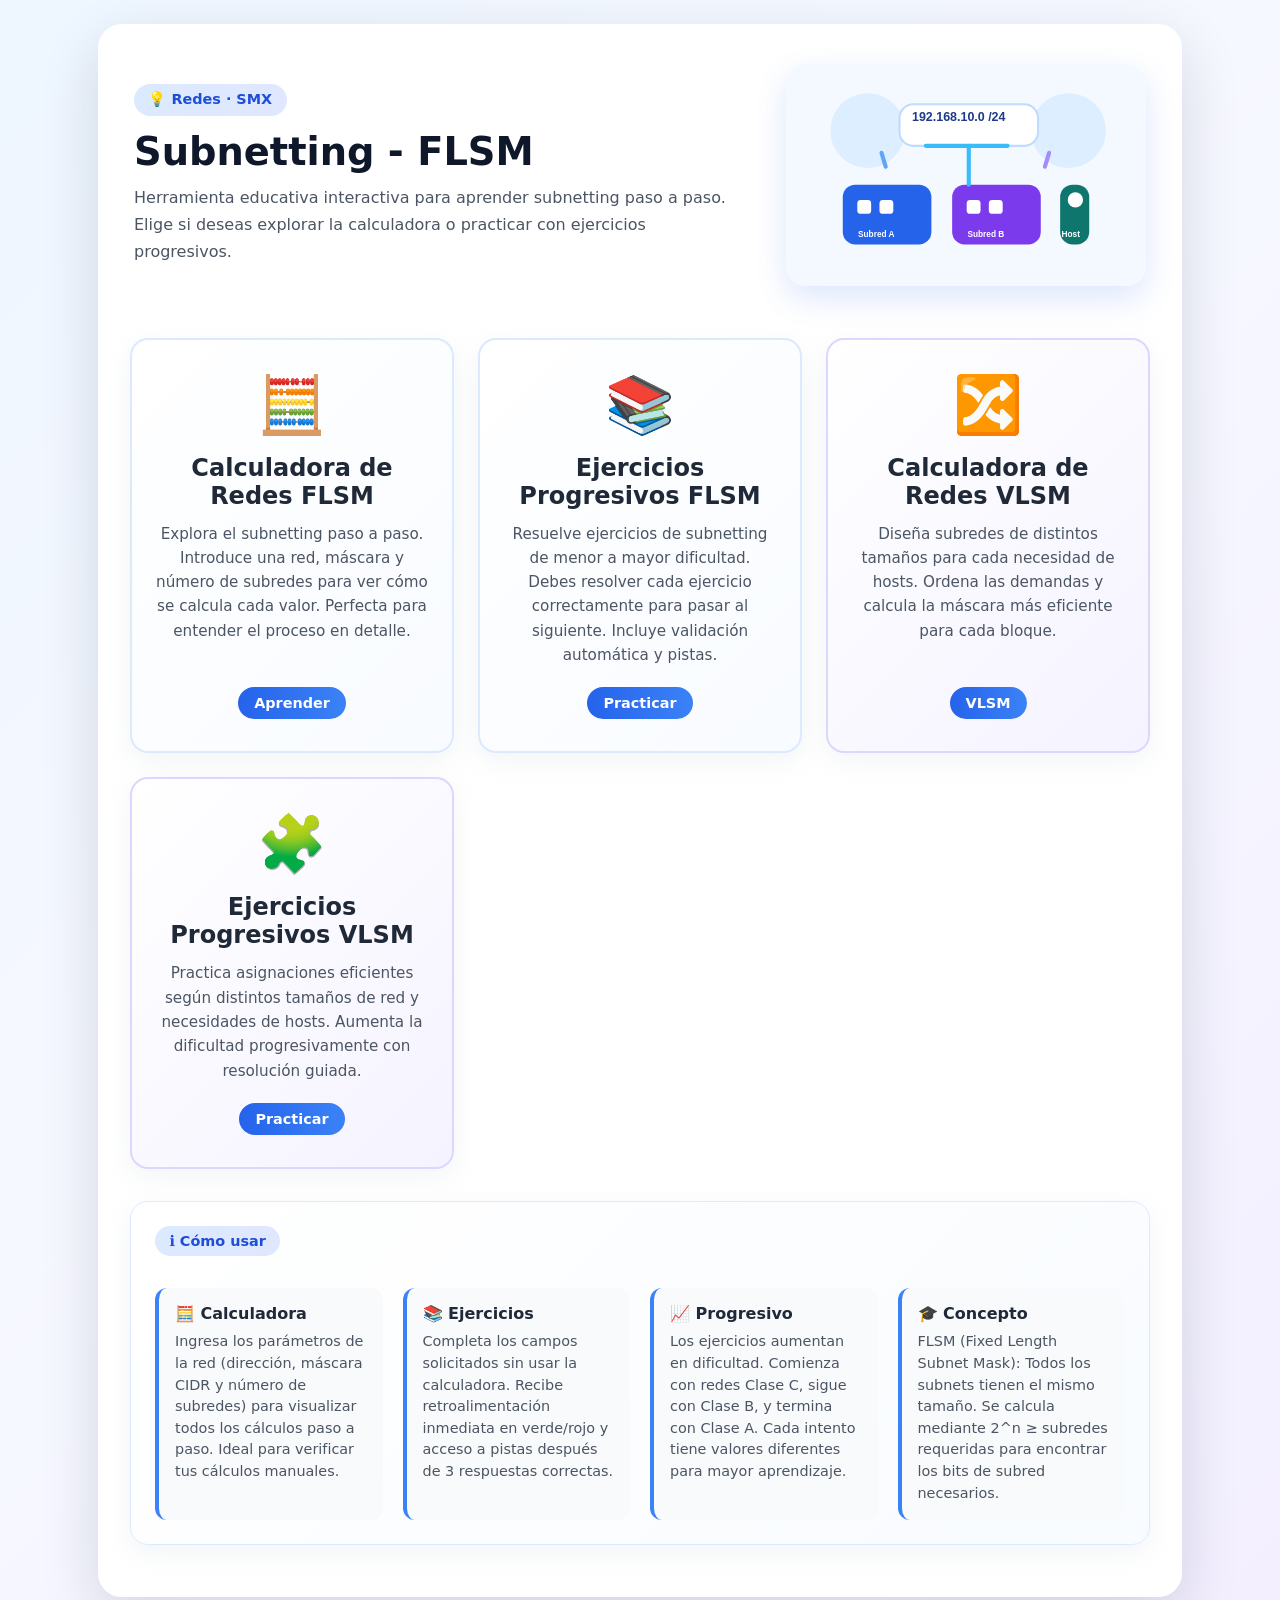
==== commit 9c382ba1: "Añadida funcionalidad VLSM" ====
--- a/index.html
+++ b/index.html
@@ -22,21 +22,41 @@
 
     <!-- Opciones principales -->
     <div class="home-grid">
-      <!-- Opción: Calculadora -->
+      <!-- Opción: Calculadora FLSM -->
       <a href="calculadora.html" class="home-card">
         <div class="home-card-icon">🧮</div>
-        <h2>Calculadora de Redes</h2>
+        <h2>Calculadora de Redes FLSM</h2>
         <p>Explora el subnetting paso a paso. Introduce una red, máscara y número de subredes para ver cómo se calcula cada valor. Perfecta para entender el proceso en detalle.</p>
         <div class="home-card-footer">
           <span class="home-card-badge">Aprender</span>
         </div>
       </a>
 
-      <!-- Opción: Ejercicios -->
+      <!-- Opción: Ejercicios FLSM -->
       <a href="exercises.html" class="home-card">
         <div class="home-card-icon">📚</div>
-        <h2>Ejercicios Progresivos</h2>
+        <h2>Ejercicios Progresivos FLSM</h2>
         <p>Resuelve ejercicios de subnetting de menor a mayor dificultad. Debes resolver cada ejercicio correctamente para pasar al siguiente. Incluye validación automática y pistas.</p>
+        <div class="home-card-footer">
+          <span class="home-card-badge">Practicar</span>
+        </div>
+      </a>
+
+      <!-- Opción: Calculadora VLSM -->
+      <a href="vlsm_calculadora.html" class="home-card vlsm-card">
+        <div class="home-card-icon">🔀</div>
+        <h2>Calculadora de Redes VLSM</h2>
+        <p>Diseña subredes de distintos tamaños para cada necesidad de hosts. Ordena las demandas y calcula la máscara más eficiente para cada bloque.</p>
+        <div class="home-card-footer">
+          <span class="home-card-badge">VLSM</span>
+        </div>
+      </a>
+
+      <!-- Opción: Ejercicios VLSM -->
+      <a href="vlsm_exercises.html" class="home-card vlsm-card">
+        <div class="home-card-icon">🧩</div>
+        <h2>Ejercicios Progresivos VLSM</h2>
+        <p>Practica asignaciones eficientes según distintos tamaños de red y necesidades de hosts. Aumenta la dificultad progresivamente con resolución guiada.</p>
         <div class="home-card-footer">
           <span class="home-card-badge">Practicar</span>
         </div>
@@ -96,6 +116,16 @@
       box-shadow: 0 16px 40px rgba(59, 130, 246, 0.2);
     }
 
+    .vlsm-card {
+      border-color: #ddd6fe;
+      background: linear-gradient(135deg, #ffffff 0%, #f5f3ff 100%);
+    }
+
+    .vlsm-card:hover {
+      border-color: #8b5cf6;
+      box-shadow: 0 16px 40px rgba(139, 92, 246, 0.2);
+    }
+
     .home-card-icon {
       font-size: 3.5rem;
       margin-bottom: 16px;
--- a/style.css
+++ b/style.css
@@ -390,7 +390,7 @@
   gap: 8px;
 }
 
-input[type='text'], input[type='number'], select {
+input[type='text'], input[type='number'], select, textarea {
   width: 100%;
   box-sizing: border-box;
   border: 1px solid #cbd5e1;
@@ -400,12 +400,18 @@
   color: #111827;
   box-shadow: inset 0 1px 2px rgba(15, 23, 42, 0.04);
   font-size: 1rem;
-}
-
-input[type='text']:focus, input[type='number']:focus, select:focus {
+  font-family: inherit;
+}
+
+input[type='text']:focus, input[type='number']:focus, select:focus, textarea:focus {
   outline: none;
   border-color: #3b82f6;
   box-shadow: inset 0 1px 2px rgba(15, 23, 42, 0.04), 0 0 0 3px rgba(59, 130, 246, 0.1);
+}
+
+textarea {
+  min-height: 100px;
+  resize: vertical;
 }
 
 /* Estilos de validación para inputs */
